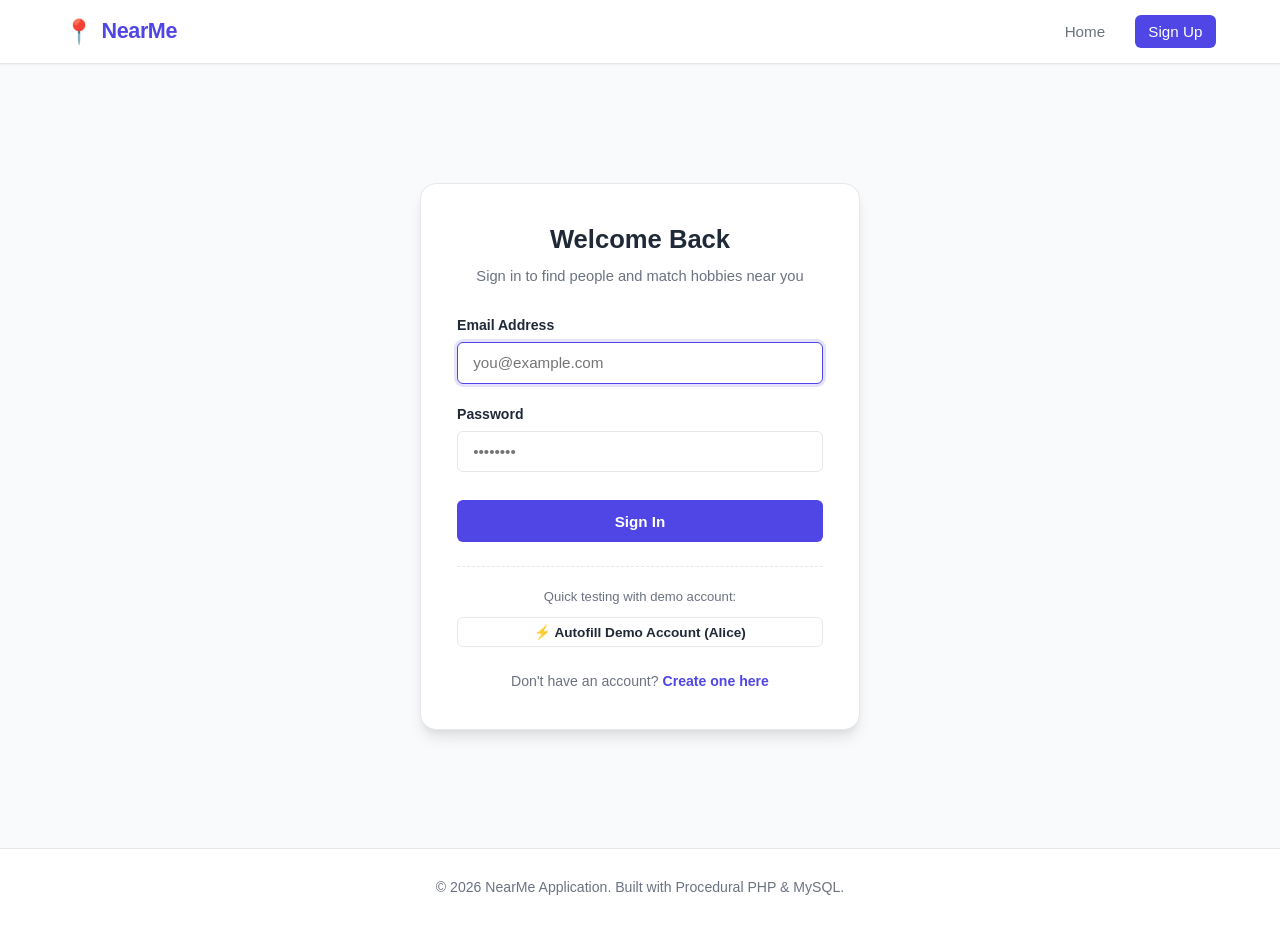
==== frontend/login.html @ 430e9e7f "complete project" ====
<!DOCTYPE html>
<html lang="en">
<head>
    <meta charset="UTF-8">
    <meta name="viewport" content="width=device-width, initial-scale=1.0">
    <title>Sign In — NearMe</title>
    <link rel="stylesheet" href="css/index.css">
</head>
<body>

    <!-- Header Navigation -->
    <header class="site-header">
        <div class="nav-container">
            <a href="index.html" class="brand-logo">
                <span class="brand-icon">📍</span>
                <span>NearMe</span>
            </a>
            <ul class="nav-links">
                <li><a href="index.html">Home</a></li>
                <li><a href="register.html" class="btn-nav-primary">Sign Up</a></li>
            </ul>
        </div>
    </header>

    <!-- Main Content -->
    <main class="main-content">
        <div class="auth-wrapper">
            <div class="auth-card">
                <h1>Welcome Back</h1>
                <p class="subtitle">Sign in to find people and match hobbies near you</p>

                <!-- Dynamic Alert Banner -->
                <div id="alertBox" style="display: none;"></div>

                <form action="../backend/login.php" method="POST">
                    <div class="form-group">
                        <label for="email">Email Address</label>
                        <input type="email" id="email" name="email" class="form-control" placeholder="you@example.com" required autofocus>
                    </div>

                    <div class="form-group">
                        <label for="password">Password</label>
                        <input type="password" id="password" name="password" class="form-control" placeholder="••••••••" required>
                    </div>

                    <button type="submit" class="btn btn-primary btn-block" style="margin-top: 0.5rem;">
                        Sign In
                    </button>
                </form>

                <!-- Quick Autofill for Demo Evaluation -->
                <div style="margin-top: 1.5rem; padding-top: 1.25rem; border-top: 1px dashed var(--border-color); text-align: center;">
                    <p style="font-size: 0.82rem; color: var(--text-muted); margin-bottom: 0.6rem;">
                        Quick testing with demo account:
                    </p>
                    <button type="button" id="btnAutofillDemo" class="btn btn-secondary btn-sm" style="width: 100%;">
                        ⚡ Autofill Demo Account (Alice)
                    </button>
                </div>

                <p style="text-align: center; font-size: 0.88rem; margin-top: 1.5rem; color: var(--text-muted);">
                    Don't have an account? <a href="register.html" style="color: var(--primary); font-weight: 600; text-decoration: none;">Create one here</a>
                </p>
            </div>
        </div>
    </main>

    <!-- Footer -->
    <footer class="site-footer">
        <p>&copy; 2026 NearMe Application. Built with Procedural PHP &amp; MySQL.</p>
    </footer>

    <script>
        // Check for URL query parameters to show alerts
        document.addEventListener('DOMContentLoaded', function () {
            const params = new URLSearchParams(window.location.search);
            const alertBox = document.getElementById('alertBox');

            if (params.has('error')) {
                const err = params.get('error');
                let message = 'An error occurred during sign in.';
                if (err === 'invalid_credentials') {
                    message = 'Incorrect email or password. Please verify and try again.';
                } else if (err === 'empty_fields') {
                    message = 'Please fill in both email and password.';
                }
                alertBox.className = 'alert alert-error';
                alertBox.innerHTML = `<span>⚠️</span> <span>${message}</span>`;
                alertBox.style.display = 'flex';
            } else if (params.has('logged_out')) {
                alertBox.className = 'alert alert-success';
                alertBox.innerHTML = `<span>✅</span> <span>You have been safely signed out.</span>`;
                alertBox.style.display = 'flex';
            }

            // Autofill demo button
            const btnDemo = document.getElementById('btnAutofillDemo');
            if (btnDemo) {
                btnDemo.addEventListener('click', function () {
                    document.getElementById('email').value = 'alice@example.com';
                    document.getElementById('password').value = 'demo123';
                });
            }
        });
    </script>
</body>
</html>
---- frontend/css/index.css ----
/* frontend/css/index.css - Base & Common Styles */

:root {
    --primary: #4f46e5;
    --primary-hover: #4338ca;
    --primary-light: #eef2ff;
    --accent: #10b981;
    --accent-hover: #059669;
    --accent-light: #ecfdf5;
    --danger: #ef4444;
    --danger-light: #fef2f2;
    --warning: #f59e0b;
    --warning-light: #fffbeb;
    --text-main: #1f2937;
    --text-muted: #6b7280;
    --bg-page: #f9fafb;
    --bg-card: #ffffff;
    --border-color: #e5e7eb;
    --radius-sm: 6px;
    --radius-md: 10px;
    --radius-lg: 16px;
    --shadow-sm: 0 1px 2px 0 rgba(0, 0, 0, 0.05);
    --shadow-md: 0 4px 6px -1px rgba(0, 0, 0, 0.1), 0 2px 4px -1px rgba(0, 0, 0, 0.06);
    --shadow-lg: 0 10px 15px -3px rgba(0, 0, 0, 0.1), 0 4px 6px -2px rgba(0, 0, 0, 0.05);
}

* {
    box-sizing: border-box;
    margin: 0;
    padding: 0;
}

body {
    font-family: -apple-system, BlinkMacSystemFont, "Segoe UI", Roboto, Helvetica, Arial, sans-serif;
    background-color: var(--bg-page);
    color: var(--text-main);
    line-height: 1.5;
    min-height: 100vh;
    display: flex;
    flex-direction: column;
}

/* Header & Navigation */
header.site-header {
    background-color: var(--bg-card);
    border-bottom: 1px solid var(--border-color);
    position: sticky;
    top: 0;
    z-index: 50;
    box-shadow: var(--shadow-sm);
}

.nav-container {
    max-width: 1200px;
    margin: 0 auto;
    padding: 0.85rem 1.5rem;
    display: flex;
    align-items: center;
    justify-content: space-between;
}

.brand-logo {
    display: flex;
    align-items: center;
    gap: 0.5rem;
    font-size: 1.35rem;
    font-weight: 700;
    color: var(--primary);
    text-decoration: none;
    letter-spacing: -0.02em;
}

.brand-icon {
    font-size: 1.5rem;
}

.nav-links {
    display: flex;
    align-items: center;
    gap: 1rem;
    list-style: none;
}

.nav-links a {
    text-decoration: none;
    color: var(--text-muted);
    font-size: 0.95rem;
    font-weight: 500;
    padding: 0.5rem 0.85rem;
    border-radius: var(--radius-sm);
    transition: all 0.2s ease;
}

.nav-links a:hover {
    color: var(--primary);
    background-color: var(--primary-light);
}

.nav-links a.btn-nav-primary {
    background-color: var(--primary);
    color: #ffffff;
}

.nav-links a.btn-nav-primary:hover {
    background-color: var(--primary-hover);
}

/* Layout Containers */
.main-content {
    flex: 1;
    max-width: 1200px;
    width: 100%;
    margin: 0 auto;
    padding: 2rem 1.5rem;
}

/* Auth Cards & Forms */
.auth-wrapper {
    display: flex;
    align-items: center;
    justify-content: center;
    min-height: calc(100vh - 180px);
    padding: 1.5rem 1rem;
}

.auth-card {
    background: var(--bg-card);
    width: 100%;
    max-width: 440px;
    padding: 2.25rem;
    border-radius: var(--radius-lg);
    box-shadow: var(--shadow-lg);
    border: 1px solid var(--border-color);
}

.auth-card h1 {
    font-size: 1.6rem;
    font-weight: 700;
    margin-bottom: 0.4rem;
    color: var(--text-main);
    text-align: center;
}

.auth-card p.subtitle {
    font-size: 0.92rem;
    color: var(--text-muted);
    text-align: center;
    margin-bottom: 1.75rem;
}

.form-group {
    margin-bottom: 1.25rem;
}

.form-group label {
    display: block;
    font-size: 0.88rem;
    font-weight: 600;
    color: var(--text-main);
    margin-bottom: 0.4rem;
}

.form-control {
    width: 100%;
    padding: 0.7rem 0.95rem;
    font-size: 0.95rem;
    border: 1px solid var(--border-color);
    border-radius: var(--radius-sm);
    background-color: #fff;
    color: var(--text-main);
    transition: border-color 0.2s, box-shadow 0.2s;
}

.form-control:focus {
    outline: none;
    border-color: var(--primary);
    box-shadow: 0 0 0 3px rgba(79, 70, 229, 0.15);
}

.form-hint {
    display: block;
    font-size: 0.8rem;
    color: var(--text-muted);
    margin-top: 0.35rem;
}

/* Buttons */
.btn {
    display: inline-flex;
    align-items: center;
    justify-content: center;
    gap: 0.45rem;
    font-size: 0.95rem;
    font-weight: 600;
    padding: 0.72rem 1.25rem;
    border-radius: var(--radius-sm);
    border: 1px solid transparent;
    cursor: pointer;
    text-decoration: none;
    transition: all 0.2s ease;
}

.btn-block {
    width: 100%;
}

.btn-primary {
    background-color: var(--primary);
    color: #ffffff;
}

.btn-primary:hover {
    background-color: var(--primary-hover);
}

.btn-secondary {
    background-color: #ffffff;
    color: var(--text-main);
    border-color: var(--border-color);
}

.btn-secondary:hover {
    background-color: var(--bg-page);
    border-color: #d1d5db;
}

.btn-accent {
    background-color: var(--accent);
    color: #ffffff;
}

.btn-accent:hover {
    background-color: var(--accent-hover);
}

.btn-danger {
    background-color: var(--danger);
    color: #ffffff;
}

.btn-danger:hover {
    background-color: #dc2626;
}

.btn-sm {
    padding: 0.4rem 0.8rem;
    font-size: 0.85rem;
}

/* Alerts */
.alert {
    padding: 0.85rem 1.15rem;
    border-radius: var(--radius-sm);
    font-size: 0.9rem;
    margin-bottom: 1.25rem;
    display: flex;
    align-items: center;
    gap: 0.6rem;
}

.alert-error {
    background-color: var(--danger-light);
    color: #b91c1c;
    border: 1px solid #fecaca;
}

.alert-success {
    background-color: var(--accent-light);
    color: #065f46;
    border: 1px solid #a7f3d0;
}

.alert-info {
    background-color: var(--primary-light);
    color: #3730a3;
    border: 1px solid #c7d2fe;
}

.alert-warning {
    background-color: var(--warning-light);
    color: #92400e;
    border: 1px solid #fde68a;
}

/* Hero Section (Homepage) */
.hero {
    text-align: center;
    padding: 4.5rem 1rem 3rem;
}

.hero-badge {
    display: inline-block;
    padding: 0.35rem 0.9rem;
    background-color: var(--primary-light);
    color: var(--primary);
    font-size: 0.85rem;
    font-weight: 600;
    border-radius: 9999px;
    margin-bottom: 1.25rem;
}

.hero h1 {
    font-size: 3rem;
    font-weight: 800;
    line-height: 1.15;
    color: #111827;
    margin-bottom: 1.25rem;
    letter-spacing: -0.03em;
}

.hero h1 span.highlight {
    color: var(--primary);
}

.hero p.lead {
    font-size: 1.2rem;
    color: var(--text-muted);
    max-width: 680px;
    margin: 0 auto 2.25rem;
}

.hero-actions {
    display: flex;
    justify-content: center;
    gap: 1rem;
    flex-wrap: wrap;
}

/* Feature Grid */
.features-grid {
    display: grid;
    grid-template-columns: repeat(auto-fit, minmax(280px, 1fr));
    gap: 1.75rem;
    margin: 3.5rem 0;
}

.feature-card {
    background: var(--bg-card);
    padding: 2rem 1.75rem;
    border-radius: var(--radius-md);
    border: 1px solid var(--border-color);
    box-shadow: var(--shadow-sm);
    transition: transform 0.2s, box-shadow 0.2s;
}

.feature-card:hover {
    transform: translateY(-3px);
    box-shadow: var(--shadow-md);
}

.feature-icon {
    font-size: 2.25rem;
    margin-bottom: 1rem;
    display: inline-block;
}

.feature-card h3 {
    font-size: 1.25rem;
    font-weight: 700;
    margin-bottom: 0.6rem;
}

.feature-card p {
    color: var(--text-muted);
    font-size: 0.92rem;
}

/* Demo Credentials Box */
.demo-box {
    background: #ffffff;
    border: 2px dashed #cbd5e1;
    border-radius: var(--radius-md);
    padding: 1.5rem;
    margin: 2.5rem auto 0;
    max-width: 650px;
    text-align: left;
}

.demo-box h4 {
    font-size: 1rem;
    font-weight: 700;
    color: var(--text-main);
    margin-bottom: 0.5rem;
    display: flex;
    align-items: center;
    gap: 0.4rem;
}

.demo-table {
    width: 100%;
    border-collapse: collapse;
    margin-top: 0.75rem;
    font-size: 0.88rem;
}

.demo-table th, .demo-table td {
    padding: 0.55rem 0.85rem;
    border: 1px solid var(--border-color);
    text-align: left;
}

.demo-table th {
    background-color: #f8fafc;
    font-weight: 600;
}

/* Footer */
footer.site-footer {
    background: #ffffff;
    border-top: 1px solid var(--border-color);
    padding: 1.75rem 1rem;
    text-align: center;
    font-size: 0.88rem;
    color: var(--text-muted);
    margin-top: auto;
}

@media (max-width: 640px) {
    .hero h1 {
        font-size: 2.15rem;
    }
    .hero p.lead {
        font-size: 1.05rem;
    }
    .nav-container {
        padding: 0.75rem 1rem;
    }
    .auth-card {
        padding: 1.5rem;
    }
}
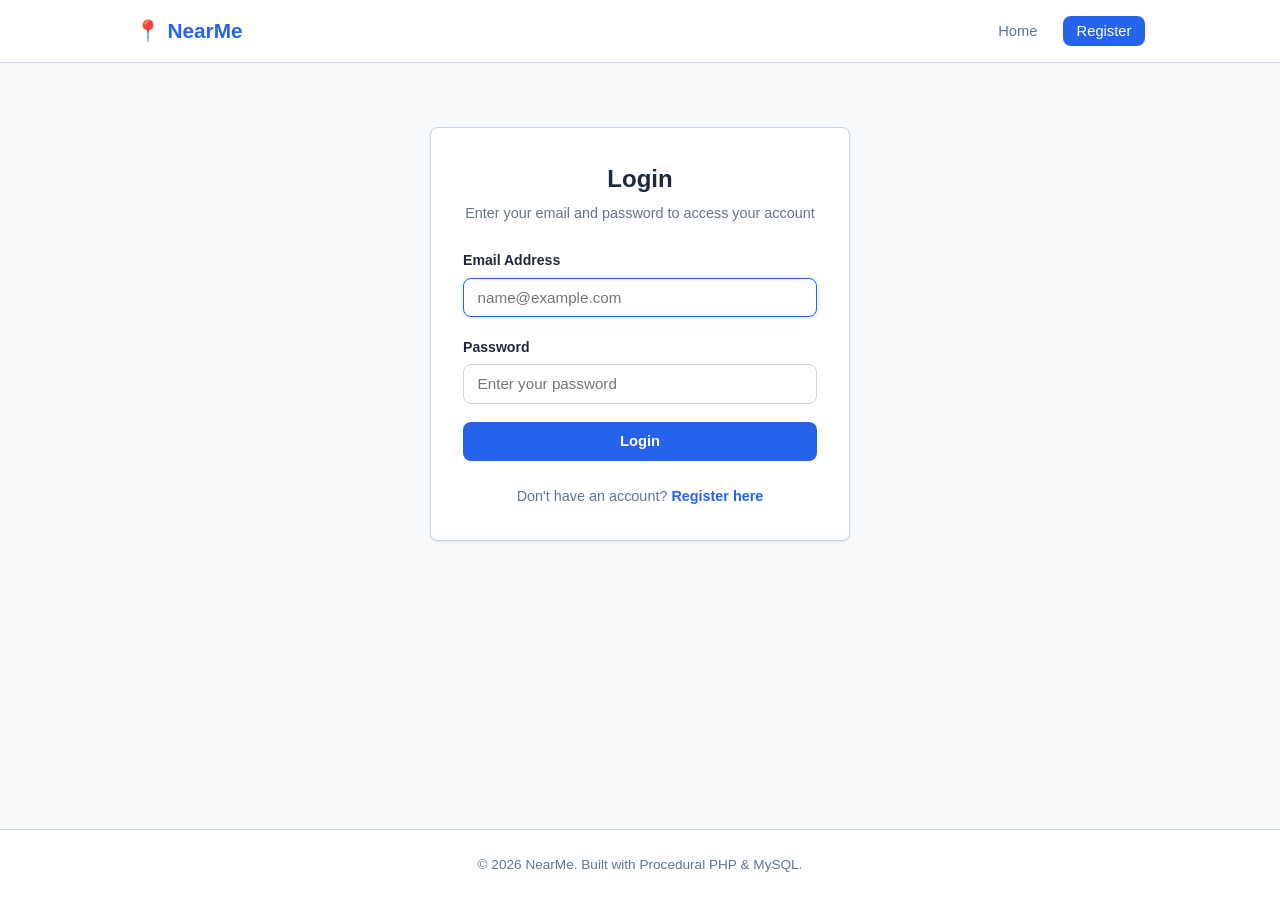
==== commit da874071: "ui improved" ====
--- a/frontend/login.html
+++ b/frontend/login.html
@@ -3,7 +3,7 @@
 <head>
     <meta charset="UTF-8">
     <meta name="viewport" content="width=device-width, initial-scale=1.0">
-    <title>Sign In — NearMe</title>
+    <title>Login — NearMe</title>
     <link rel="stylesheet" href="css/index.css">
 </head>
 <body>
@@ -17,7 +17,7 @@
             </a>
             <ul class="nav-links">
                 <li><a href="index.html">Home</a></li>
-                <li><a href="register.html" class="btn-nav-primary">Sign Up</a></li>
+                <li><a href="register.html" class="btn-nav-primary">Register</a></li>
             </ul>
         </div>
     </header>
@@ -26,8 +26,8 @@
     <main class="main-content">
         <div class="auth-wrapper">
             <div class="auth-card">
-                <h1>Welcome Back</h1>
-                <p class="subtitle">Sign in to find people and match hobbies near you</p>
+                <h2>Login</h2>
+                <p class="subtitle">Enter your email and password to access your account</p>
 
                 <!-- Dynamic Alert Banner -->
                 <div id="alertBox" style="display: none;"></div>
@@ -35,31 +35,21 @@
                 <form action="../backend/login.php" method="POST">
                     <div class="form-group">
                         <label for="email">Email Address</label>
-                        <input type="email" id="email" name="email" class="form-control" placeholder="you@example.com" required autofocus>
+                        <input type="email" id="email" name="email" class="form-control" placeholder="name@example.com" required autofocus>
                     </div>
 
                     <div class="form-group">
                         <label for="password">Password</label>
-                        <input type="password" id="password" name="password" class="form-control" placeholder="••••••••" required>
+                        <input type="password" id="password" name="password" class="form-control" placeholder="Enter your password" required>
                     </div>
 
-                    <button type="submit" class="btn btn-primary btn-block" style="margin-top: 0.5rem;">
-                        Sign In
+                    <button type="submit" class="btn btn-primary btn-block">
+                        Login
                     </button>
                 </form>
 
-                <!-- Quick Autofill for Demo Evaluation -->
-                <div style="margin-top: 1.5rem; padding-top: 1.25rem; border-top: 1px dashed var(--border-color); text-align: center;">
-                    <p style="font-size: 0.82rem; color: var(--text-muted); margin-bottom: 0.6rem;">
-                        Quick testing with demo account:
-                    </p>
-                    <button type="button" id="btnAutofillDemo" class="btn btn-secondary btn-sm" style="width: 100%;">
-                        ⚡ Autofill Demo Account (Alice)
-                    </button>
-                </div>
-
-                <p style="text-align: center; font-size: 0.88rem; margin-top: 1.5rem; color: var(--text-muted);">
-                    Don't have an account? <a href="register.html" style="color: var(--primary); font-weight: 600; text-decoration: none;">Create one here</a>
+                <p style="text-align: center; font-size: 0.9rem; margin-top: 1.5rem; color: var(--text-muted);">
+                    Don't have an account? <a href="register.html" style="color: var(--primary); font-weight: 600; text-decoration: none;">Register here</a>
                 </p>
             </div>
         </div>
@@ -67,39 +57,35 @@
 
     <!-- Footer -->
     <footer class="site-footer">
-        <p>&copy; 2026 NearMe Application. Built with Procedural PHP &amp; MySQL.</p>
+        <p>&copy; 2026 NearMe. Built with Procedural PHP &amp; MySQL.</p>
     </footer>
 
     <script>
-        // Check for URL query parameters to show alerts
         document.addEventListener('DOMContentLoaded', function () {
             const params = new URLSearchParams(window.location.search);
             const alertBox = document.getElementById('alertBox');
 
             if (params.has('error')) {
                 const err = params.get('error');
-                let message = 'An error occurred during sign in.';
+                let message = 'An error occurred during login.';
                 if (err === 'invalid_credentials') {
-                    message = 'Incorrect email or password. Please verify and try again.';
+                    message = 'Incorrect email or password. Please try again.';
                 } else if (err === 'empty_fields') {
-                    message = 'Please fill in both email and password.';
+                    message = 'Please enter both email and password.';
+                } else if (err === 'session_expired') {
+                    message = 'Your session has expired. Please log in again.';
                 }
                 alertBox.className = 'alert alert-error';
                 alertBox.innerHTML = `<span>⚠️</span> <span>${message}</span>`;
                 alertBox.style.display = 'flex';
             } else if (params.has('logged_out')) {
                 alertBox.className = 'alert alert-success';
-                alertBox.innerHTML = `<span>✅</span> <span>You have been safely signed out.</span>`;
+                alertBox.innerHTML = `<span>✅</span> <span>You have logged out successfully.</span>`;
                 alertBox.style.display = 'flex';
-            }
-
-            // Autofill demo button
-            const btnDemo = document.getElementById('btnAutofillDemo');
-            if (btnDemo) {
-                btnDemo.addEventListener('click', function () {
-                    document.getElementById('email').value = 'alice@example.com';
-                    document.getElementById('password').value = 'demo123';
-                });
+            } else if (params.has('registered')) {
+                alertBox.className = 'alert alert-success';
+                alertBox.innerHTML = `<span>✅</span> <span>Account created! Please log in.</span>`;
+                alertBox.style.display = 'flex';
             }
         });
     </script>
--- a/frontend/css/index.css
+++ b/frontend/css/index.css
@@ -1,27 +1,22 @@
 /* frontend/css/index.css - Base & Common Styles */
 
 :root {
-    --primary: #4f46e5;
-    --primary-hover: #4338ca;
-    --primary-light: #eef2ff;
-    --accent: #10b981;
-    --accent-hover: #059669;
-    --accent-light: #ecfdf5;
-    --danger: #ef4444;
+    --primary: #2563eb;
+    --primary-hover: #1d4ed8;
+    --primary-light: #eff6ff;
+    --accent: #16a34a;
+    --accent-light: #f0fdf4;
+    --danger: #dc2626;
     --danger-light: #fef2f2;
-    --warning: #f59e0b;
+    --warning: #d97706;
     --warning-light: #fffbeb;
-    --text-main: #1f2937;
-    --text-muted: #6b7280;
-    --bg-page: #f9fafb;
-    --bg-card: #ffffff;
-    --border-color: #e5e7eb;
-    --radius-sm: 6px;
-    --radius-md: 10px;
-    --radius-lg: 16px;
-    --shadow-sm: 0 1px 2px 0 rgba(0, 0, 0, 0.05);
-    --shadow-md: 0 4px 6px -1px rgba(0, 0, 0, 0.1), 0 2px 4px -1px rgba(0, 0, 0, 0.06);
-    --shadow-lg: 0 10px 15px -3px rgba(0, 0, 0, 0.1), 0 4px 6px -2px rgba(0, 0, 0, 0.05);
+    --text: #1e293b;
+    --text-muted: #64748b;
+    --border: #cbd5e1;
+    --bg: #f8fafc;
+    --card-bg: #ffffff;
+    --radius: 8px;
+    --shadow: 0 1px 3px rgba(0, 0, 0, 0.1);
 }
 
 * {
@@ -31,29 +26,28 @@
 }
 
 body {
-    font-family: -apple-system, BlinkMacSystemFont, "Segoe UI", Roboto, Helvetica, Arial, sans-serif;
-    background-color: var(--bg-page);
-    color: var(--text-main);
-    line-height: 1.5;
+    font-family: -apple-system, BlinkMacSystemFont, "Segoe UI", Roboto, Arial, sans-serif;
+    background-color: var(--bg);
+    color: var(--text);
+    line-height: 1.6;
     min-height: 100vh;
     display: flex;
     flex-direction: column;
 }
 
-/* Header & Navigation */
-header.site-header {
-    background-color: var(--bg-card);
-    border-bottom: 1px solid var(--border-color);
+/* Header */
+.site-header {
+    background-color: var(--card-bg);
+    border-bottom: 1px solid var(--border);
     position: sticky;
     top: 0;
     z-index: 50;
-    box-shadow: var(--shadow-sm);
 }
 
 .nav-container {
-    max-width: 1200px;
+    max-width: 1050px;
     margin: 0 auto;
-    padding: 0.85rem 1.5rem;
+    padding: 0.9rem 1.25rem;
     display: flex;
     align-items: center;
     justify-content: space-between;
@@ -62,33 +56,28 @@
 .brand-logo {
     display: flex;
     align-items: center;
-    gap: 0.5rem;
-    font-size: 1.35rem;
+    gap: 0.4rem;
+    font-size: 1.3rem;
     font-weight: 700;
     color: var(--primary);
     text-decoration: none;
-    letter-spacing: -0.02em;
-}
-
-.brand-icon {
-    font-size: 1.5rem;
 }
 
 .nav-links {
     display: flex;
     align-items: center;
-    gap: 1rem;
+    gap: 0.75rem;
     list-style: none;
 }
 
 .nav-links a {
     text-decoration: none;
     color: var(--text-muted);
-    font-size: 0.95rem;
+    font-size: 0.92rem;
     font-weight: 500;
-    padding: 0.5rem 0.85rem;
-    border-radius: var(--radius-sm);
-    transition: all 0.2s ease;
+    padding: 0.45rem 0.85rem;
+    border-radius: var(--radius);
+    transition: all 0.2s;
 }
 
 .nav-links a:hover {
@@ -105,83 +94,161 @@
     background-color: var(--primary-hover);
 }
 
-/* Layout Containers */
+/* Layout */
 .main-content {
     flex: 1;
-    max-width: 1200px;
+    max-width: 1050px;
     width: 100%;
     margin: 0 auto;
-    padding: 2rem 1.5rem;
+    padding: 2rem 1.25rem;
+}
+
+/* Simple Hero on Homepage */
+.hero-simple {
+    text-align: center;
+    padding: 3rem 1rem 2rem;
+    max-width: 700px;
+    margin: 0 auto;
+}
+
+.hero-simple h1 {
+    font-size: 2.4rem;
+    font-weight: 800;
+    margin-bottom: 0.75rem;
+    color: var(--text);
+}
+
+.hero-simple h1 span.highlight {
+    color: var(--primary);
+}
+
+.hero-simple p.lead {
+    font-size: 1.1rem;
+    color: var(--text-muted);
+    margin-bottom: 1.75rem;
+}
+
+.hero-actions {
+    display: flex;
+    justify-content: center;
+    gap: 1rem;
+}
+
+/* How It Works Steps */
+.how-it-works {
+    margin-top: 3rem;
+    padding-top: 2rem;
+    border-top: 1px solid var(--border);
+    text-align: center;
+}
+
+.how-it-works h2 {
+    font-size: 1.5rem;
+    margin-bottom: 1.5rem;
+}
+
+.steps-grid {
+    display: grid;
+    grid-template-columns: repeat(auto-fit, minmax(260px, 1fr));
+    gap: 1.5rem;
+    text-align: left;
+}
+
+.step-card {
+    background: var(--card-bg);
+    border: 1px solid var(--border);
+    border-radius: var(--radius);
+    padding: 1.5rem;
+    box-shadow: var(--shadow);
+}
+
+.step-number {
+    display: inline-flex;
+    align-items: center;
+    justify-content: center;
+    width: 32px;
+    height: 32px;
+    border-radius: 50%;
+    background-color: var(--primary);
+    color: #ffffff;
+    font-weight: 700;
+    font-size: 0.9rem;
+    margin-bottom: 0.75rem;
+}
+
+.step-card h3 {
+    font-size: 1.1rem;
+    margin-bottom: 0.5rem;
+}
+
+.step-card p {
+    font-size: 0.9rem;
+    color: var(--text-muted);
 }
 
 /* Auth Cards & Forms */
 .auth-wrapper {
     display: flex;
-    align-items: center;
     justify-content: center;
-    min-height: calc(100vh - 180px);
-    padding: 1.5rem 1rem;
+    padding: 2rem 0;
 }
 
 .auth-card {
-    background: var(--bg-card);
+    background: var(--card-bg);
     width: 100%;
-    max-width: 440px;
-    padding: 2.25rem;
-    border-radius: var(--radius-lg);
-    box-shadow: var(--shadow-lg);
-    border: 1px solid var(--border-color);
-}
-
-.auth-card h1 {
-    font-size: 1.6rem;
-    font-weight: 700;
-    margin-bottom: 0.4rem;
-    color: var(--text-main);
-    text-align: center;
+    max-width: 420px;
+    padding: 2rem;
+    border-radius: var(--radius);
+    border: 1px solid var(--border);
+    box-shadow: var(--shadow);
+}
+
+.auth-card h2 {
+    font-size: 1.5rem;
+    text-align: center;
+    margin-bottom: 0.25rem;
 }
 
 .auth-card p.subtitle {
-    font-size: 0.92rem;
-    color: var(--text-muted);
-    text-align: center;
-    margin-bottom: 1.75rem;
+    font-size: 0.9rem;
+    color: var(--text-muted);
+    text-align: center;
+    margin-bottom: 1.5rem;
 }
 
 .form-group {
-    margin-bottom: 1.25rem;
+    margin-bottom: 1.15rem;
 }
 
 .form-group label {
     display: block;
     font-size: 0.88rem;
     font-weight: 600;
-    color: var(--text-main);
-    margin-bottom: 0.4rem;
+    margin-bottom: 0.35rem;
+    color: var(--text);
 }
 
 .form-control {
     width: 100%;
-    padding: 0.7rem 0.95rem;
+    padding: 0.65rem 0.85rem;
     font-size: 0.95rem;
-    border: 1px solid var(--border-color);
-    border-radius: var(--radius-sm);
-    background-color: #fff;
-    color: var(--text-main);
-    transition: border-color 0.2s, box-shadow 0.2s;
+    border: 1px solid var(--border);
+    border-radius: var(--radius);
+    background-color: #ffffff;
+    color: var(--text);
 }
 
 .form-control:focus {
     outline: none;
     border-color: var(--primary);
-    box-shadow: 0 0 0 3px rgba(79, 70, 229, 0.15);
+    box-shadow: 0 0 0 2px var(--primary-light);
 }
 
 .form-hint {
     display: block;
     font-size: 0.8rem;
     color: var(--text-muted);
-    margin-top: 0.35rem;
+    margin-top: 0.3rem;
 }
 
 /* Buttons */
@@ -189,15 +256,15 @@
     display: inline-flex;
     align-items: center;
     justify-content: center;
-    gap: 0.45rem;
-    font-size: 0.95rem;
+    gap: 0.4rem;
+    padding: 0.65rem 1.25rem;
+    font-size: 0.92rem;
     font-weight: 600;
-    padding: 0.72rem 1.25rem;
-    border-radius: var(--radius-sm);
+    border-radius: var(--radius);
     border: 1px solid transparent;
     cursor: pointer;
     text-decoration: none;
-    transition: all 0.2s ease;
+    transition: all 0.15s ease;
 }
 
 .btn-block {
@@ -215,217 +282,61 @@
 
 .btn-secondary {
     background-color: #ffffff;
-    color: var(--text-main);
-    border-color: var(--border-color);
+    color: var(--text);
+    border-color: var(--border);
 }
 
 .btn-secondary:hover {
-    background-color: var(--bg-page);
-    border-color: #d1d5db;
-}
-
-.btn-accent {
-    background-color: var(--accent);
-    color: #ffffff;
-}
-
-.btn-accent:hover {
-    background-color: var(--accent-hover);
-}
-
-.btn-danger {
-    background-color: var(--danger);
-    color: #ffffff;
-}
-
-.btn-danger:hover {
-    background-color: #dc2626;
+    background-color: #f1f5f9;
 }
 
 .btn-sm {
-    padding: 0.4rem 0.8rem;
+    padding: 0.35rem 0.75rem;
     font-size: 0.85rem;
 }
 
 /* Alerts */
 .alert {
-    padding: 0.85rem 1.15rem;
-    border-radius: var(--radius-sm);
+    padding: 0.75rem 1rem;
+    border-radius: var(--radius);
     font-size: 0.9rem;
     margin-bottom: 1.25rem;
     display: flex;
     align-items: center;
-    gap: 0.6rem;
+    gap: 0.5rem;
 }
 
 .alert-error {
     background-color: var(--danger-light);
-    color: #b91c1c;
+    color: var(--danger);
     border: 1px solid #fecaca;
 }
 
 .alert-success {
     background-color: var(--accent-light);
-    color: #065f46;
-    border: 1px solid #a7f3d0;
+    color: var(--accent);
+    border: 1px solid #bbf7d0;
 }
 
 .alert-info {
     background-color: var(--primary-light);
-    color: #3730a3;
-    border: 1px solid #c7d2fe;
+    color: var(--primary);
+    border: 1px solid #bfdbfe;
 }
 
 .alert-warning {
     background-color: var(--warning-light);
-    color: #92400e;
+    color: var(--warning);
     border: 1px solid #fde68a;
 }
 
-/* Hero Section (Homepage) */
-.hero {
-    text-align: center;
-    padding: 4.5rem 1rem 3rem;
-}
-
-.hero-badge {
-    display: inline-block;
-    padding: 0.35rem 0.9rem;
-    background-color: var(--primary-light);
-    color: var(--primary);
+/* Footer */
+.site-footer {
+    background: var(--card-bg);
+    border-top: 1px solid var(--border);
+    padding: 1.5rem 1rem;
+    text-align: center;
     font-size: 0.85rem;
-    font-weight: 600;
-    border-radius: 9999px;
-    margin-bottom: 1.25rem;
-}
-
-.hero h1 {
-    font-size: 3rem;
-    font-weight: 800;
-    line-height: 1.15;
-    color: #111827;
-    margin-bottom: 1.25rem;
-    letter-spacing: -0.03em;
-}
-
-.hero h1 span.highlight {
-    color: var(--primary);
-}
-
-.hero p.lead {
-    font-size: 1.2rem;
-    color: var(--text-muted);
-    max-width: 680px;
-    margin: 0 auto 2.25rem;
-}
-
-.hero-actions {
-    display: flex;
-    justify-content: center;
-    gap: 1rem;
-    flex-wrap: wrap;
-}
-
-/* Feature Grid */
-.features-grid {
-    display: grid;
-    grid-template-columns: repeat(auto-fit, minmax(280px, 1fr));
-    gap: 1.75rem;
-    margin: 3.5rem 0;
-}
-
-.feature-card {
-    background: var(--bg-card);
-    padding: 2rem 1.75rem;
-    border-radius: var(--radius-md);
-    border: 1px solid var(--border-color);
-    box-shadow: var(--shadow-sm);
-    transition: transform 0.2s, box-shadow 0.2s;
-}
-
-.feature-card:hover {
-    transform: translateY(-3px);
-    box-shadow: var(--shadow-md);
-}
-
-.feature-icon {
-    font-size: 2.25rem;
-    margin-bottom: 1rem;
-    display: inline-block;
-}
-
-.feature-card h3 {
-    font-size: 1.25rem;
-    font-weight: 700;
-    margin-bottom: 0.6rem;
-}
-
-.feature-card p {
-    color: var(--text-muted);
-    font-size: 0.92rem;
-}
-
-/* Demo Credentials Box */
-.demo-box {
-    background: #ffffff;
-    border: 2px dashed #cbd5e1;
-    border-radius: var(--radius-md);
-    padding: 1.5rem;
-    margin: 2.5rem auto 0;
-    max-width: 650px;
-    text-align: left;
-}
-
-.demo-box h4 {
-    font-size: 1rem;
-    font-weight: 700;
-    color: var(--text-main);
-    margin-bottom: 0.5rem;
-    display: flex;
-    align-items: center;
-    gap: 0.4rem;
-}
-
-.demo-table {
-    width: 100%;
-    border-collapse: collapse;
-    margin-top: 0.75rem;
-    font-size: 0.88rem;
-}
-
-.demo-table th, .demo-table td {
-    padding: 0.55rem 0.85rem;
-    border: 1px solid var(--border-color);
-    text-align: left;
-}
-
-.demo-table th {
-    background-color: #f8fafc;
-    font-weight: 600;
-}
-
-/* Footer */
-footer.site-footer {
-    background: #ffffff;
-    border-top: 1px solid var(--border-color);
-    padding: 1.75rem 1rem;
-    text-align: center;
-    font-size: 0.88rem;
     color: var(--text-muted);
     margin-top: auto;
 }
-
-@media (max-width: 640px) {
-    .hero h1 {
-        font-size: 2.15rem;
-    }
-    .hero p.lead {
-        font-size: 1.05rem;
-    }
-    .nav-container {
-        padding: 0.75rem 1rem;
-    }
-    .auth-card {
-        padding: 1.5rem;
-    }
-}
